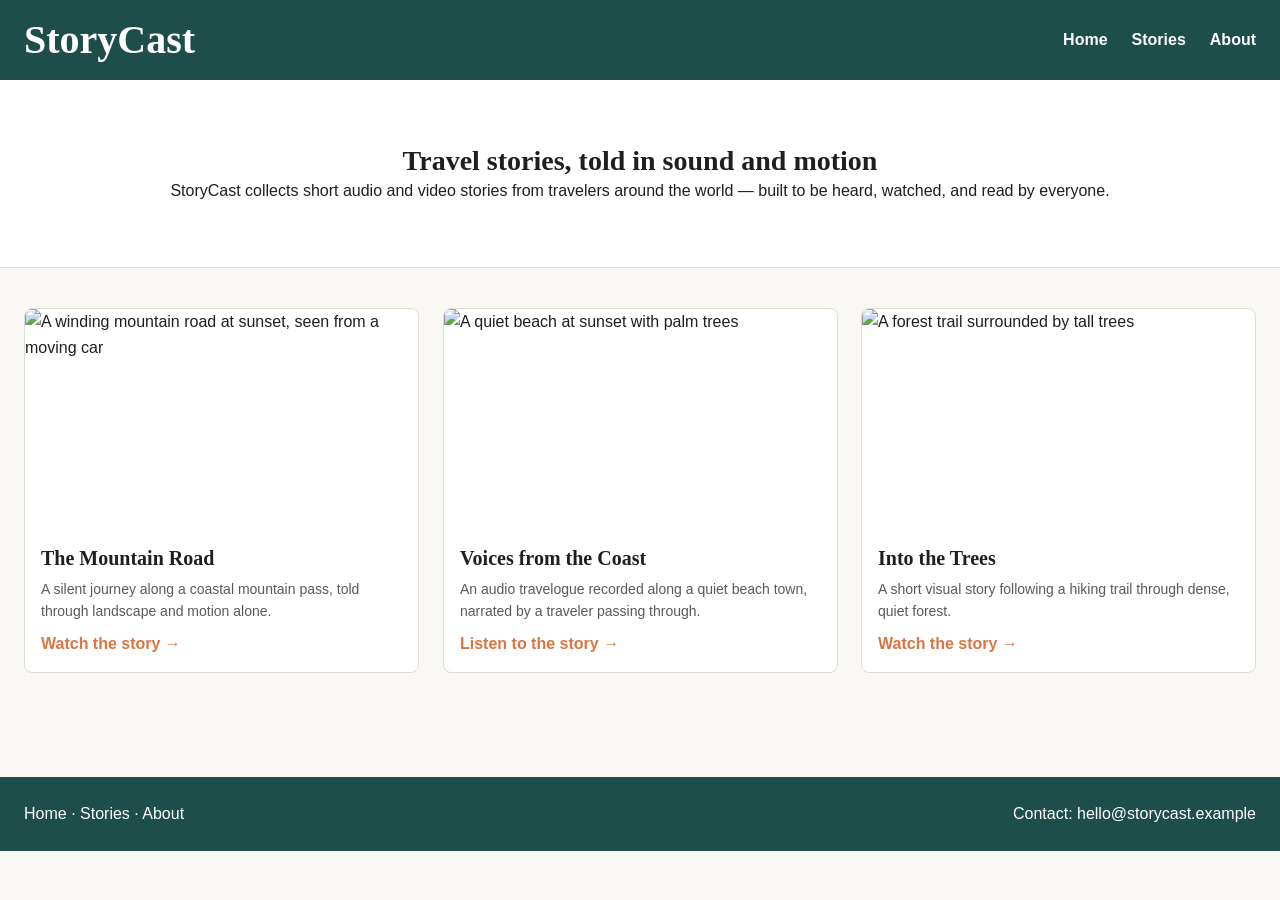
==== index.html @ b1a25d8d "Changes made to added files" ====
<!DOCTYPE html>
<html lang="en">
<head>
  <meta charset="UTF-8">
  <meta name="viewport" content="width=device-width, initial-scale=1.0">
  <title>StoryCast — Travel Stories</title>
  <link rel="stylesheet" href="css/main.css">
</head>
<body>

  <a href="#main-content" class="skip-link">Skip to main content</a>

  <header class="site-header">
    <h1>StoryCast</h1>
    <nav class="site-nav" aria-label="Main navigation">
      <a href="index.html">Home</a>
      <a href="story/index.html">Stories</a>
      <a href="about.html">About</a>
    </nav>
  </header>

  <main id="main-content">

    <section class="hero">
      <h2>Travel stories, told in sound and motion</h2>
      <p>StoryCast collects short audio and video stories from travelers around the world — built to be heard, watched, and read by everyone.</p>
    </section>

    <section class="story-grid" aria-label="Featured stories">

      <article class="story-card">
        <figure class="story-card__figure">
          <img class="story-card__image" src="assets/video/thumbnail-1.jpg" alt="A winding mountain road at sunset, seen from a moving car">
        </figure>
        <div class="story-card__body">
          <h3 class="story-card__title">The Mountain Road</h3>
          <p class="story-card__description">A silent journey along a coastal mountain pass, told through landscape and motion alone.</p>
          <a class="story-card__link" href="story/index.html">Watch the story →</a>
        </div>
      </article>

      <article class="story-card">
        <figure class="story-card__figure">
          <img class="story-card__image" src="assets/audio/thumbnail-2.jpg" alt="A quiet beach at sunset with palm trees">
        </figure>
        <div class="story-card__body">
          <h3 class="story-card__title">Voices from the Coast</h3>
          <p class="story-card__description">An audio travelogue recorded along a quiet beach town, narrated by a traveler passing through.</p>
          <a class="story-card__link" href="story/index.html">Listen to the story →</a>
        </div>
      </article>

      <article class="story-card">
        <figure class="story-card__figure">
          <img class="story-card__image" src="assets/video/thumbnail-3.jpg" alt="A forest trail surrounded by tall trees">
        </figure>
        <div class="story-card__body">
          <h3 class="story-card__title">Into the Trees</h3>
          <p class="story-card__description">A short visual story following a hiking trail through dense, quiet forest.</p>
          <a class="story-card__link" href="story/index.html">Watch the story →</a>
        </div>
      </article>

    </section>

  </main>

  <footer class="site-footer">
    <nav aria-label="Footer navigation">
      <a href="index.html">Home</a> ·
      <a href="story/index.html">Stories</a> ·
      <a href="about.html">About</a>
    </nav>
    <p>Contact: hello@storycast.example</p>
  </footer>

</body>
</html>
---- css/main.css ----
/* main.css — compiled from sass/main.scss
   NOTE: generated by hand in this environment since the Sass CLI
   isn't available here. Once you have Node/Sass installed locally, run:
     sass --watch sass/main.scss css/main.css
   to regenerate this file directly from the .scss source. */

@layer reset, base, layout, components, utilities;

/* ---------------------------------
   RESET
--------------------------------- */
@layer reset {
  *, *::before, *::after {
    box-sizing: border-box;
  }

  body, h1, h2, h3, p, figure {
    margin: 0;
  }

  img, video {
    max-width: 100%;
    display: block;
  }

  a {
    color: inherit;
    text-decoration: none;
  }
}

/* ---------------------------------
   BASE
--------------------------------- */
@layer base {
  body {
    font-family: 'Helvetica Neue', Arial, sans-serif;
    font-size: 1rem;
    line-height: 1.6;
    color: #1f1f1f;
    background: #faf8f4;
  }

  h1, h2, h3 {
    font-family: 'Georgia', 'Times New Roman', serif;
    line-height: 1.2;
  }

  h1 { font-size: 2.5rem; }
  h2 { font-size: 1.75rem; }
  h3 { font-size: 1.25rem; }

  a:focus-visible,
  button:focus-visible,
  summary:focus-visible {
    outline: 3px solid #1a73e8;
    outline-offset: 2px;
  }

  .skip-link {
    position: absolute;
    left: -9999px;
    top: 0;
    background: #1d4e4a;
    color: white;
    padding: 0.5rem 1rem;
    z-index: 100;
  }

  .skip-link:focus {
    left: 1rem;
    top: 1rem;
  }
}

/* ---------------------------------
   LAYOUT
--------------------------------- */
@layer layout {
  .site-header {
    display: flex;
    justify-content: space-between;
    align-items: center;
    padding: 1rem 1.5rem;
    background: #1d4e4a;
    color: white;
  }

  .site-nav {
    display: flex;
    gap: 1.5rem;
  }

  .site-nav a {
    color: white;
    font-weight: 700;
  }

  .site-nav a:hover {
    color: #d97642;
  }

  .container {
    max-width: 1200px;
    margin: 0 auto;
    padding: 0 1.5rem;
  }

  .hero {
    padding: 4rem 1.5rem;
    text-align: center;
    background: #ffffff;
    border-bottom: 1px solid #e0ddd5;
  }

  .story-grid {
    display: grid;
    grid-template-columns: repeat(auto-fit, minmax(260px, 1fr));
    gap: 1.5rem;
    padding: 2.5rem 1.5rem;
  }

  .site-footer {
    display: flex;
    flex-wrap: wrap;
    justify-content: space-between;
    gap: 1rem;
    padding: 1.5rem;
    background: #1d4e4a;
    color: white;
    margin-top: 4rem;
  }
}

/* ---------------------------------
   COMPONENTS (BEM)
--------------------------------- */
@layer components {

  /* ===== Story Card ===== */
  /* This is the container-queried component.
     Each .story-card establishes its own containment context,
     so its internal layout responds to the CARD's width,
     not the viewport width. */
  .story-card {
    container-type: inline-size;
    container-name: card;

    background: #ffffff;
    border: 1px solid #e0ddd5;
    border-radius: 8px;
    overflow: hidden;
    display: flex;
    flex-direction: column;
  }

  .story-card__figure {
    margin: 0;
  }

  .story-card__image {
    width: 100%;
    aspect-ratio: 16 / 9;
    object-fit: cover;
  }

  .story-card__body {
    padding: 1rem;
    display: flex;
    flex-direction: column;
    gap: 0.5rem;
    flex: 1;
  }

  .story-card__title {
    font-size: 1.25rem;
  }

  .story-card__description {
    color: #5a5a5a;
    font-size: 0.875rem;
    flex: 1;
  }

  .story-card__link {
    color: #d97642;
    font-weight: 700;
    align-self: flex-start;
  }

  .story-card__link:hover {
    text-decoration: underline;
  }

  /* Container query: when the CARD itself has room (not the viewport),
     switch from stacked to a side-by-side row layout. */
  @container card (min-width: 400px) {
    .story-card {
      flex-direction: row;
    }

    .story-card__figure {
      width: 40%;
      flex-shrink: 0;
    }

    .story-card__image {
      height: 100%;
      aspect-ratio: auto;
    }

    .story-card__body {
      width: 60%;
    }
  }

  /* ===== Media Player block (story detail page) ===== */
  .media-player {
    width: 100%;
    margin-bottom: 1rem;
  }

  .media-player__caption {
    color: #5a5a5a;
    font-size: 0.875rem;
    padding: 0.5rem 0;
  }

  /* ===== Transcript block ===== */
  .transcript {
    background: #ffffff;
    border: 1px solid #e0ddd5;
    border-radius: 8px;
    padding: 1rem;
    margin: 1.5rem 0;
  }

  .transcript__summary {
    font-weight: 700;
    cursor: pointer;
    padding: 0.5rem 0;
  }

  .transcript__text {
    line-height: 1.8;
    margin-top: 0.5rem;
  }
}

/* ---------------------------------
   UTILITIES
--------------------------------- */
@layer utilities {
  .visually-hidden {
    position: absolute;
    width: 1px;
    height: 1px;
    overflow: hidden;
    clip: rect(0, 0, 0, 0);
    white-space: nowrap;
  }

  .text-center { text-align: center; }
}

/* ---------------------------------
   RESPONSIVE (viewport-level breakpoints)
--------------------------------- */
@layer layout {
  @media (max-width: 600px) {
    .site-header {
      flex-direction: column;
      gap: 0.5rem;
    }

    .hero {
      padding: 2.5rem 1rem;
    }
  }
}
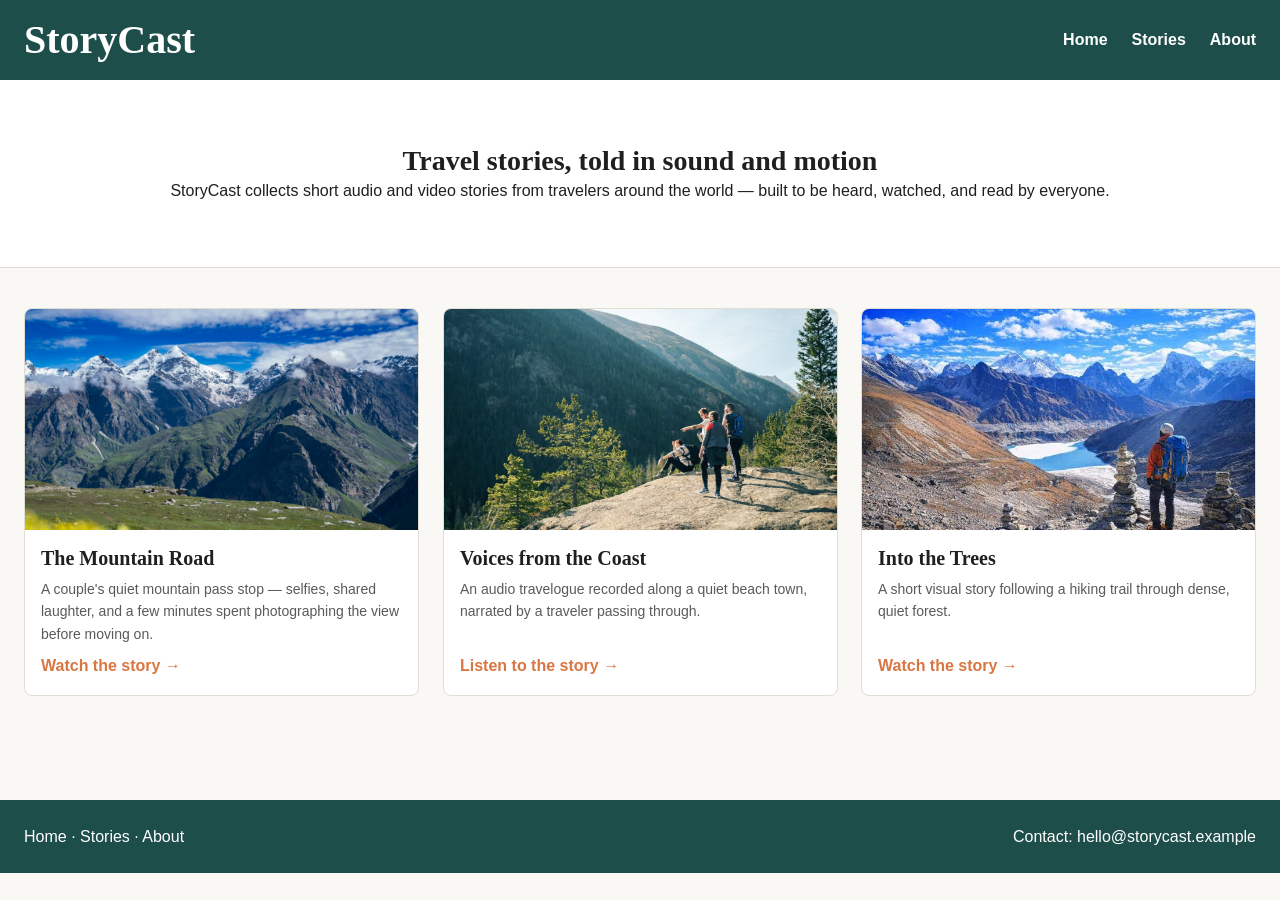
==== commit 1f96f236: "fixx" ====
--- a/index.html
+++ b/index.html
@@ -34,7 +34,7 @@
         </figure>
         <div class="story-card__body">
           <h3 class="story-card__title">The Mountain Road</h3>
-          <p class="story-card__description">A silent journey along a coastal mountain pass, told through landscape and motion alone.</p>
+          <p class="story-card__description">A couple's quiet mountain pass stop — selfies, shared laughter, and a few minutes spent photographing the view before moving on.</p>
           <a class="story-card__link" href="story/index.html">Watch the story →</a>
         </div>
       </article>
--- a/css/main.css
+++ b/css/main.css
@@ -278,3 +278,18 @@
     }
   }
 }
+.container {
+  max-width: 1200px;
+  margin: 0 auto;
+  padding: 2.5rem 1.5rem;
+}
+
+.about-section {
+  padding: 2.5rem 0;
+  border-bottom: 1px solid #e0ddd5;
+  max-width: 65ch;
+}
+.about-section:last-child { border-bottom: none; }
+.about-section h2 { margin-bottom: 1rem; }
+.about-section p { margin-bottom: 1rem; }
+.about-section p:last-child { margin-bottom: 0; }
